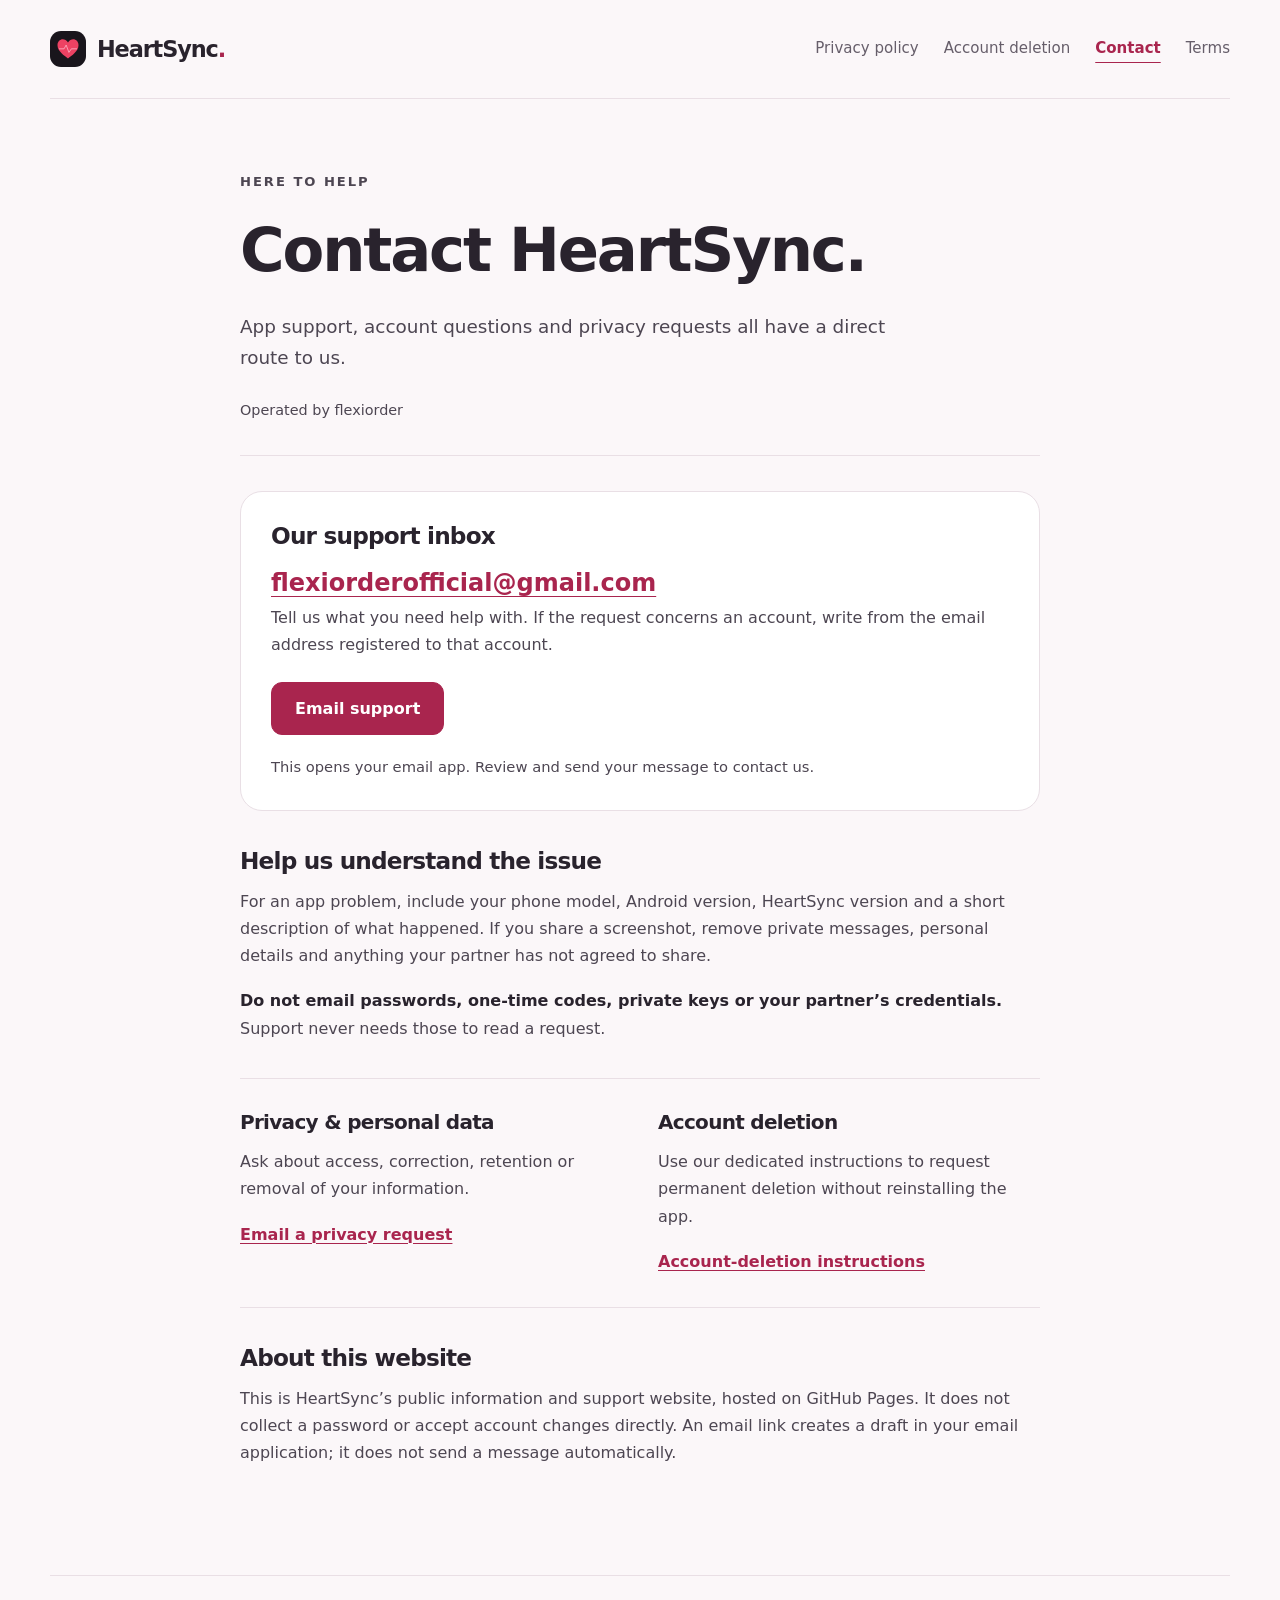
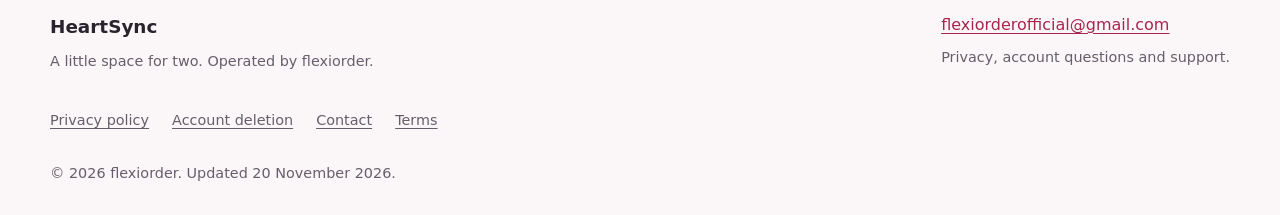
==== contact/index.html @ d3e44b50 "Publish HeartSync privacy and support pages" ====
<!doctype html>
<html lang="en">
<head>
  <meta charset="utf-8">
  <meta name="viewport" content="width=device-width, initial-scale=1">
  <meta name="description" content="Contact flexiorder for HeartSync support, privacy questions and account deletion at flexiorderofficial@gmail.com.">
  <meta name="theme-color" content="#fbf7f9">
  <meta name="referrer" content="strict-origin-when-cross-origin">
  <title>Contact &amp; support · HeartSync</title>
  <link rel="icon" href="../favicon.svg" type="image/svg+xml">
  <link rel="stylesheet" href="../styles.css">
</head>
<body>
<a class="skip-link" href="#main">Skip to content</a>
<header class="site-header">
  <a class="brand" href="../" aria-label="HeartSync home"><img src="../favicon.svg" width="36" height="36" alt=""><span>HeartSync<span class="brand-dot">.</span></span></a>
  <nav class="main-nav" aria-label="Main navigation"><a href="../privacy/">Privacy policy</a><a href="../delete-account/">Account deletion</a><a href="../contact/" aria-current="page">Contact</a><a href="../terms/">Terms</a></nav>
</header>
<main id="main" tabindex="-1" class="page">

<article class="document contact-document"><header class="document-header"><p class="eyebrow">HERE TO HELP</p><h1>Contact HeartSync.</h1><p class="lead">App support, account questions and privacy requests all have a direct route to us.</p><p class="updated">Operated by flexiorder</p></header><section class="request-panel"><h2>Our support inbox</h2><a class="email large-email" href="mailto:flexiorderofficial@gmail.com">flexiorderofficial@gmail.com</a><p>Tell us what you need help with. If the request concerns an account, write from the email address registered to that account.</p><a class="button" href="mailto:flexiorderofficial@gmail.com?subject=HeartSync%20support&amp;body=Please%20describe%20the%20issue%2C%20your%20app%20version%20and%20phone%20model.%20Do%20not%20include%20your%20password%2C%20one-time%20codes%20or%20private%20partner%20content.%0A%0AIssue%3A%0A">Email support</a><p class="small">This opens your email app. Review and send your message to contact us.</p></section><section><h2>Help us understand the issue</h2><p>For an app problem, include your phone model, Android version, HeartSync version and a short description of what happened. If you share a screenshot, remove private messages, personal details and anything your partner has not agreed to share.</p><p><strong>Do not email passwords, one-time codes, private keys or your partner’s credentials.</strong> Support never needs those to read a request.</p></section><section class="contact-options"><div><h2>Privacy &amp; personal data</h2><p>Ask about access, correction, retention or removal of your information.</p><a class="text-link" href="mailto:flexiorderofficial@gmail.com?subject=HeartSync%20privacy%20request&amp;body=I%20have%20a%20question%20or%20request%20about%20my%20personal%20data%20in%20HeartSync.%0A%0ARequest%20details%3A%0A">Email a privacy request</a></div><div><h2>Account deletion</h2><p>Use our dedicated instructions to request permanent deletion without reinstalling the app.</p><a class="text-link" href="../delete-account/">Account-deletion instructions</a></div></section><section><h2>About this website</h2><p>This is HeartSync’s public information and support website, hosted on GitHub Pages. It does not collect a password or accept account changes directly. An email link creates a draft in your email application; it does not send a message automatically.</p></section></article>
</main>
<footer class="site-footer"><div><a class="footer-brand" href="../">HeartSync</a><p>A little space for two. Operated by flexiorder.</p></div><div><a href="mailto:flexiorderofficial@gmail.com">flexiorderofficial@gmail.com</a><p>Privacy, account questions and support.</p></div><nav aria-label="Footer navigation"><a href="../privacy/">Privacy policy</a><a href="../delete-account/">Account deletion</a><a href="../contact/" aria-current="page">Contact</a><a href="../terms/">Terms</a></nav><p class="copyright">© 2026 flexiorder. Updated 20 November 2026.</p></footer>
</body>
</html>
---- styles.css ----
:root{color-scheme:light;--paper:#fbf7f9;--white:#fff;--ink:#29232d;--muted:#665e6a;--accent:#a9254e;--accent-dark:#801b3b;--line:#e9dfe5;--blush:#f8e9ef;--radius:22px;font-family:Inter,ui-sans-serif,system-ui,-apple-system,BlinkMacSystemFont,"Segoe UI",sans-serif;font-size:16px;line-height:1.7;color:var(--ink);background:var(--paper)}*{box-sizing:border-box}body{margin:0}a{color:var(--accent);text-underline-offset:.2em;text-decoration-thickness:1px}a:hover{color:var(--accent-dark)}a:focus-visible{outline:3px solid var(--accent);outline-offset:5px;border-radius:3px}img{max-width:100%;height:auto}h1,h2,h3,p{margin-top:0}h1,h2,h3{line-height:1.17;letter-spacing:-.035em}h1{font-size:clamp(2.5rem,5.7vw,4.8rem);font-weight:720;margin-bottom:24px}h2{font-size:1.55rem;font-weight:680;margin-bottom:14px}p{margin-bottom:18px}li+li{margin-top:10px}.site-header,.site-footer,.page{width:min(1180px,calc(100% - 80px));margin-inline:auto}.site-header{display:flex;align-items:center;justify-content:space-between;gap:30px;padding-block:30px;border-bottom:1px solid var(--line)}.brand{display:inline-flex;align-items:center;gap:11px;font-size:1.4rem;font-weight:750;letter-spacing:-.05em;text-decoration:none;color:var(--ink);flex-shrink:0}.brand img{width:36px;height:36px;border-radius:11px}.brand-dot{color:var(--accent)}.main-nav{display:flex;align-items:center;justify-content:flex-end;gap:25px;font-size:.94rem}.main-nav a{color:var(--muted);text-decoration:none;white-space:nowrap}.main-nav a:hover,.main-nav a[aria-current=page]{color:var(--accent)}.main-nav a[aria-current=page]{font-weight:650;text-decoration:underline;text-underline-offset:9px}.skip-link{position:absolute;top:-90px;left:20px;padding:12px 18px;background:var(--white);z-index:5}.skip-link:focus{top:12px}.page{padding-block:72px 90px;min-height:60vh}.eyebrow{font-size:.82rem;letter-spacing:.15em;font-weight:750;color:var(--accent);margin-bottom:22px}.small-heart{margin-right:7px}.welcome{display:grid;grid-template-columns:1.25fr 1fr;gap:90px;align-items:center;padding:10px 0 70px}.lead{font-size:1.15rem;line-height:1.7;color:var(--muted);max-width:650px}.welcome .lead{max-width:510px;margin-bottom:30px}.button{display:inline-block;padding:13px 23px;color:var(--white);background:var(--accent);border:1px solid var(--accent);border-radius:11px;font-weight:650;text-decoration:none;line-height:1.6}.button:hover{background:var(--accent-dark);border-color:var(--accent-dark);color:var(--white)}.publisher{margin-top:25px;font-size:.9rem;color:var(--muted)}.publisher strong{font-weight:650}.quick-help{padding:36px;background:var(--white);border:1px solid var(--line);border-radius:var(--radius);box-shadow:0 18px 50px #38243107}.hero-heart{margin-bottom:20px;border-radius:22px}.quick-help h2{font-size:1.7rem;max-width:290px}.quick-help p{color:var(--muted)}.email{font-weight:650;overflow-wrap:anywhere}.quick-help .small{margin-top:25px}.small{font-size:.92rem;color:var(--muted);line-height:1.65}.text-link{font-weight:650}.resource-list{border-top:1px solid var(--line)}.resource-list>a{display:flex;align-items:center;gap:24px;padding:27px 5px;border-bottom:1px solid var(--line);color:var(--ink);text-decoration:none}.resource-list>a:hover{background:var(--white)}.resource-list h2{font-size:1.23rem;margin-bottom:6px}.resource-list p{color:var(--muted);margin:0;font-size:.97rem}.resource-symbol{display:grid;place-items:center;width:48px;height:48px;border-radius:14px;background:var(--blush);color:var(--accent);font-size:1.6rem;flex-shrink:0}.resource-action{margin-left:auto;flex-shrink:0;font-weight:650;color:var(--accent);font-size:.9rem;padding-left:20px}.page-grid{display:grid;grid-template-columns:205px minmax(0,760px);gap:65px;justify-content:center;align-items:start}.contents{position:sticky;top:30px;padding-top:8px;font-size:.9rem}.contents>p{font-weight:700;color:var(--ink);margin-bottom:13px}.contents nav{display:flex;flex-direction:column;gap:9px}.contents a{color:var(--muted);text-decoration:none;line-height:1.5;padding-block:3px}.contents a:hover{color:var(--accent);text-decoration:underline}.document{max-width:760px;min-width:0;margin-inline:auto}.document-header{padding-bottom:32px;margin-bottom:35px;border-bottom:1px solid var(--line)}.document h1{font-size:clamp(2.5rem,4.8vw,3.8rem)}.updated{font-size:.9rem;color:var(--muted);margin-top:25px;margin-bottom:0}.document section{scroll-margin-top:25px;margin-bottom:36px}.document section:last-child{margin-bottom:0}.document section h2{font-size:1.45rem;margin-bottom:14px}.document p,.document li,.document dd{color:#4d4652}.document strong{color:var(--ink)}.data-list dt{font-weight:700;margin-top:22px;margin-bottom:6px}.data-list dd{margin-left:0}.request-panel{padding:30px;background:var(--white);border:1px solid var(--line);border-radius:var(--radius)}.request-panel .button{margin-block:6px 20px}.request-panel .small{margin-bottom:0}.steps{padding-left:24px}.steps li{padding-left:7px;margin-bottom:18px}.large-email{font-size:clamp(1rem,2.9vw,1.5rem)}.contact-document{max-width:800px}.contact-options{display:grid;grid-template-columns:1fr 1fr;gap:36px;border-block:1px solid var(--line);padding-block:32px}.contact-options h2{font-size:1.25rem!important}.site-footer{padding:35px 0 30px;border-top:1px solid var(--line);display:grid;grid-template-columns:1fr 1fr;gap:28px}.site-footer p{font-size:.9rem;color:var(--muted);margin:7px 0}.footer-brand{font-size:1.15rem;font-weight:750;color:var(--ink);text-decoration:none}.site-footer>div:nth-child(2){justify-self:end;max-width:100%;overflow-wrap:anywhere}.site-footer nav{display:flex;flex-wrap:wrap;gap:12px 23px;grid-column:1/-1;font-size:.9rem}.site-footer nav a{color:var(--muted)}.copyright{grid-column:1/-1!important;margin:0!important}@media(max-width:950px){.site-header,.site-footer,.page{width:calc(100% - 48px)}.site-header{gap:20px}.main-nav{gap:18px;font-size:.88rem}.welcome{gap:35px}.page-grid{grid-template-columns:165px minmax(0,1fr);gap:35px}.quick-help{padding:28px}.resource-action{display:none}}@media(max-width:700px){.site-header,.site-footer,.page{width:calc(100% - 36px)}.site-header{flex-wrap:wrap;padding-block:21px;gap:20px}.main-nav{width:100%;justify-content:flex-start;gap:13px 20px;flex-wrap:wrap;font-size:.89rem}.main-nav a[aria-current=page]{text-underline-offset:5px}.page{padding-block:42px 55px}.welcome{grid-template-columns:1fr;gap:28px;padding-bottom:40px}.welcome h1{font-size:3.35rem}.quick-help{padding:25px}.hero-heart{width:62px;height:62px;margin-bottom:16px}.quick-help h2{font-size:1.55rem;max-width:none}.resource-list>a{gap:16px;padding-block:24px;align-items:flex-start}.resource-symbol{width:40px;height:40px;font-size:1.35rem;border-radius:12px}.resource-list h2{font-size:1.14rem}.resource-list p{font-size:.94rem}.page-grid{display:block}.contents{position:static;border:1px solid var(--line);border-radius:14px;padding:18px 20px;margin-bottom:36px;background:var(--white)}.contents nav{display:flex;flex-direction:row;flex-wrap:wrap;gap:8px 20px}.contents a{font-size:.86rem}.document-header{padding-bottom:27px;margin-bottom:28px}.document h1{font-size:2.6rem;overflow-wrap:anywhere}.lead{font-size:1.05rem}.document section h2{font-size:1.3rem}.request-panel{padding:22px}.request-panel .button{width:100%;text-align:center}.contact-options{grid-template-columns:1fr;gap:28px}.site-footer{grid-template-columns:1fr;gap:17px}.site-footer>div:nth-child(2){justify-self:start}.site-footer nav{gap:10px 18px}.site-footer p{font-size:.86rem}}@media(prefers-reduced-motion:no-preference){a{transition:background-color .15s,color .15s}}@media print{.main-nav,.contents,.site-footer nav,.skip-link{display:none}.site-header,.site-footer,.page{width:100%}.page-grid{display:block}.page{padding-block:25px}.document{max-width:100%}.document-header{margin-bottom:25px}.request-panel{break-inside:avoid}body{background:white}a{color:inherit}.site-header{padding-top:0}}

@media(max-width:700px){.deletion-page .contents{display:none}.deletion-page .document-header{margin-bottom:24px}.deletion-page .document h1{font-size:2.5rem}}
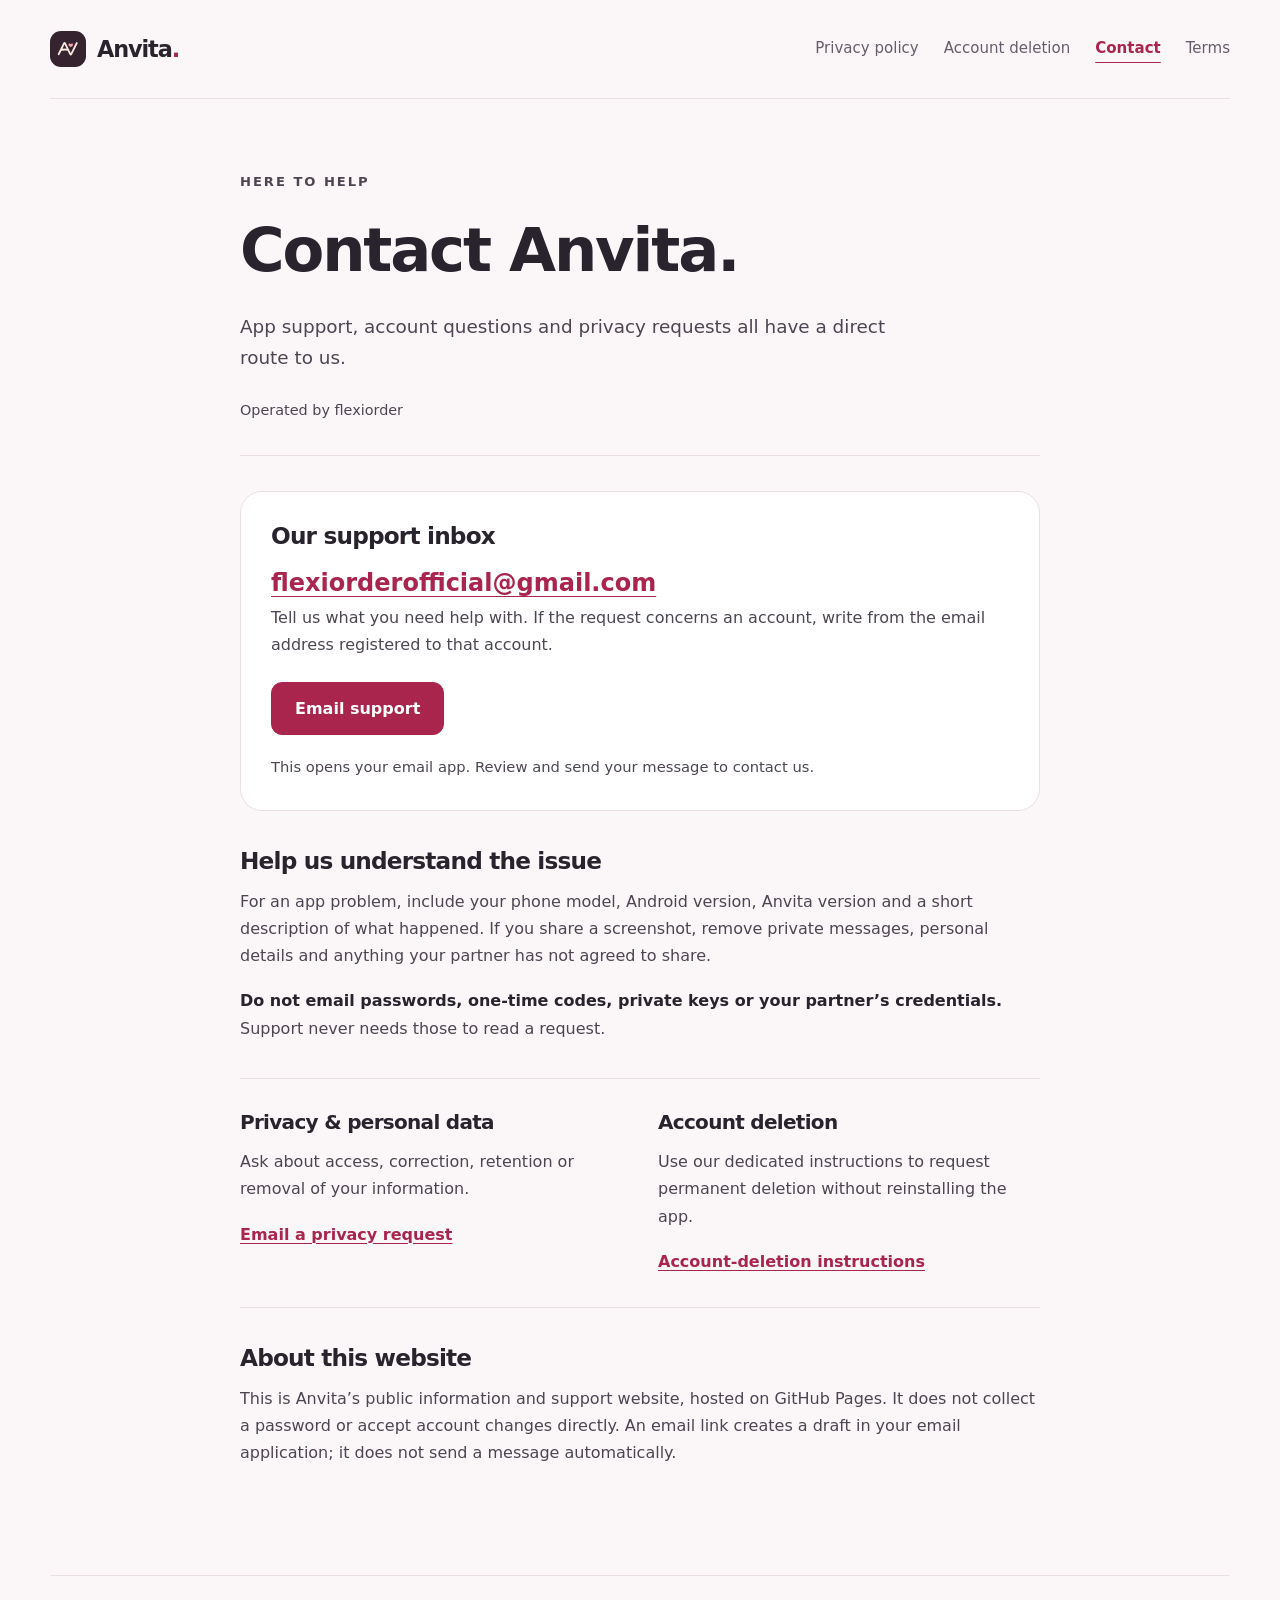
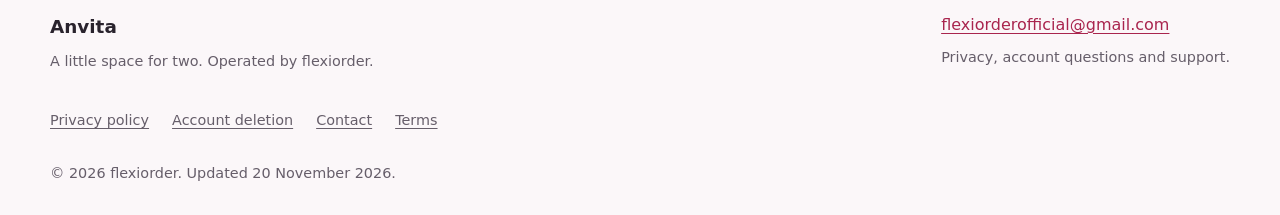
==== commit 1d798c51: "docs: align legal site with Anvita app name" ====
--- a/contact/index.html
+++ b/contact/index.html
@@ -3,23 +3,23 @@
 <head>
   <meta charset="utf-8">
   <meta name="viewport" content="width=device-width, initial-scale=1">
-  <meta name="description" content="Contact flexiorder for HeartSync support, privacy questions and account deletion at flexiorderofficial@gmail.com.">
+  <meta name="description" content="Contact flexiorder for Anvita support, privacy questions and account deletion at flexiorderofficial@gmail.com.">
   <meta name="theme-color" content="#fbf7f9">
   <meta name="referrer" content="strict-origin-when-cross-origin">
-  <title>Contact &amp; support · HeartSync</title>
+  <title>Contact &amp; support · Anvita</title>
   <link rel="icon" href="../favicon.svg" type="image/svg+xml">
   <link rel="stylesheet" href="../styles.css">
 </head>
 <body>
 <a class="skip-link" href="#main">Skip to content</a>
 <header class="site-header">
-  <a class="brand" href="../" aria-label="HeartSync home"><img src="../favicon.svg" width="36" height="36" alt=""><span>HeartSync<span class="brand-dot">.</span></span></a>
+  <a class="brand" href="../" aria-label="Anvita home"><img src="../favicon.svg" width="36" height="36" alt=""><span>Anvita<span class="brand-dot">.</span></span></a>
   <nav class="main-nav" aria-label="Main navigation"><a href="../privacy/">Privacy policy</a><a href="../delete-account/">Account deletion</a><a href="../contact/" aria-current="page">Contact</a><a href="../terms/">Terms</a></nav>
 </header>
 <main id="main" tabindex="-1" class="page">
 
-<article class="document contact-document"><header class="document-header"><p class="eyebrow">HERE TO HELP</p><h1>Contact HeartSync.</h1><p class="lead">App support, account questions and privacy requests all have a direct route to us.</p><p class="updated">Operated by flexiorder</p></header><section class="request-panel"><h2>Our support inbox</h2><a class="email large-email" href="mailto:flexiorderofficial@gmail.com">flexiorderofficial@gmail.com</a><p>Tell us what you need help with. If the request concerns an account, write from the email address registered to that account.</p><a class="button" href="mailto:flexiorderofficial@gmail.com?subject=HeartSync%20support&amp;body=Please%20describe%20the%20issue%2C%20your%20app%20version%20and%20phone%20model.%20Do%20not%20include%20your%20password%2C%20one-time%20codes%20or%20private%20partner%20content.%0A%0AIssue%3A%0A">Email support</a><p class="small">This opens your email app. Review and send your message to contact us.</p></section><section><h2>Help us understand the issue</h2><p>For an app problem, include your phone model, Android version, HeartSync version and a short description of what happened. If you share a screenshot, remove private messages, personal details and anything your partner has not agreed to share.</p><p><strong>Do not email passwords, one-time codes, private keys or your partner’s credentials.</strong> Support never needs those to read a request.</p></section><section class="contact-options"><div><h2>Privacy &amp; personal data</h2><p>Ask about access, correction, retention or removal of your information.</p><a class="text-link" href="mailto:flexiorderofficial@gmail.com?subject=HeartSync%20privacy%20request&amp;body=I%20have%20a%20question%20or%20request%20about%20my%20personal%20data%20in%20HeartSync.%0A%0ARequest%20details%3A%0A">Email a privacy request</a></div><div><h2>Account deletion</h2><p>Use our dedicated instructions to request permanent deletion without reinstalling the app.</p><a class="text-link" href="../delete-account/">Account-deletion instructions</a></div></section><section><h2>About this website</h2><p>This is HeartSync’s public information and support website, hosted on GitHub Pages. It does not collect a password or accept account changes directly. An email link creates a draft in your email application; it does not send a message automatically.</p></section></article>
+<article class="document contact-document"><header class="document-header"><p class="eyebrow">HERE TO HELP</p><h1>Contact Anvita.</h1><p class="lead">App support, account questions and privacy requests all have a direct route to us.</p><p class="updated">Operated by flexiorder</p></header><section class="request-panel"><h2>Our support inbox</h2><a class="email large-email" href="mailto:flexiorderofficial@gmail.com">flexiorderofficial@gmail.com</a><p>Tell us what you need help with. If the request concerns an account, write from the email address registered to that account.</p><a class="button" href="mailto:flexiorderofficial@gmail.com?subject=Anvita%20support&amp;body=Please%20describe%20the%20issue%2C%20your%20app%20version%20and%20phone%20model.%20Do%20not%20include%20your%20password%2C%20one-time%20codes%20or%20private%20partner%20content.%0A%0AIssue%3A%0A">Email support</a><p class="small">This opens your email app. Review and send your message to contact us.</p></section><section><h2>Help us understand the issue</h2><p>For an app problem, include your phone model, Android version, Anvita version and a short description of what happened. If you share a screenshot, remove private messages, personal details and anything your partner has not agreed to share.</p><p><strong>Do not email passwords, one-time codes, private keys or your partner’s credentials.</strong> Support never needs those to read a request.</p></section><section class="contact-options"><div><h2>Privacy &amp; personal data</h2><p>Ask about access, correction, retention or removal of your information.</p><a class="text-link" href="mailto:flexiorderofficial@gmail.com?subject=Anvita%20privacy%20request&amp;body=I%20have%20a%20question%20or%20request%20about%20my%20personal%20data%20in%20Anvita.%0A%0ARequest%20details%3A%0A">Email a privacy request</a></div><div><h2>Account deletion</h2><p>Use our dedicated instructions to request permanent deletion without reinstalling the app.</p><a class="text-link" href="../delete-account/">Account-deletion instructions</a></div></section><section><h2>About this website</h2><p>This is Anvita’s public information and support website, hosted on GitHub Pages. It does not collect a password or accept account changes directly. An email link creates a draft in your email application; it does not send a message automatically.</p></section></article>
 </main>
-<footer class="site-footer"><div><a class="footer-brand" href="../">HeartSync</a><p>A little space for two. Operated by flexiorder.</p></div><div><a href="mailto:flexiorderofficial@gmail.com">flexiorderofficial@gmail.com</a><p>Privacy, account questions and support.</p></div><nav aria-label="Footer navigation"><a href="../privacy/">Privacy policy</a><a href="../delete-account/">Account deletion</a><a href="../contact/" aria-current="page">Contact</a><a href="../terms/">Terms</a></nav><p class="copyright">© 2026 flexiorder. Updated 20 November 2026.</p></footer>
+<footer class="site-footer"><div><a class="footer-brand" href="../">Anvita</a><p>A little space for two. Operated by flexiorder.</p></div><div><a href="mailto:flexiorderofficial@gmail.com">flexiorderofficial@gmail.com</a><p>Privacy, account questions and support.</p></div><nav aria-label="Footer navigation"><a href="../privacy/">Privacy policy</a><a href="../delete-account/">Account deletion</a><a href="../contact/" aria-current="page">Contact</a><a href="../terms/">Terms</a></nav><p class="copyright">© 2026 flexiorder. Updated 20 November 2026.</p></footer>
 </body>
 </html>
